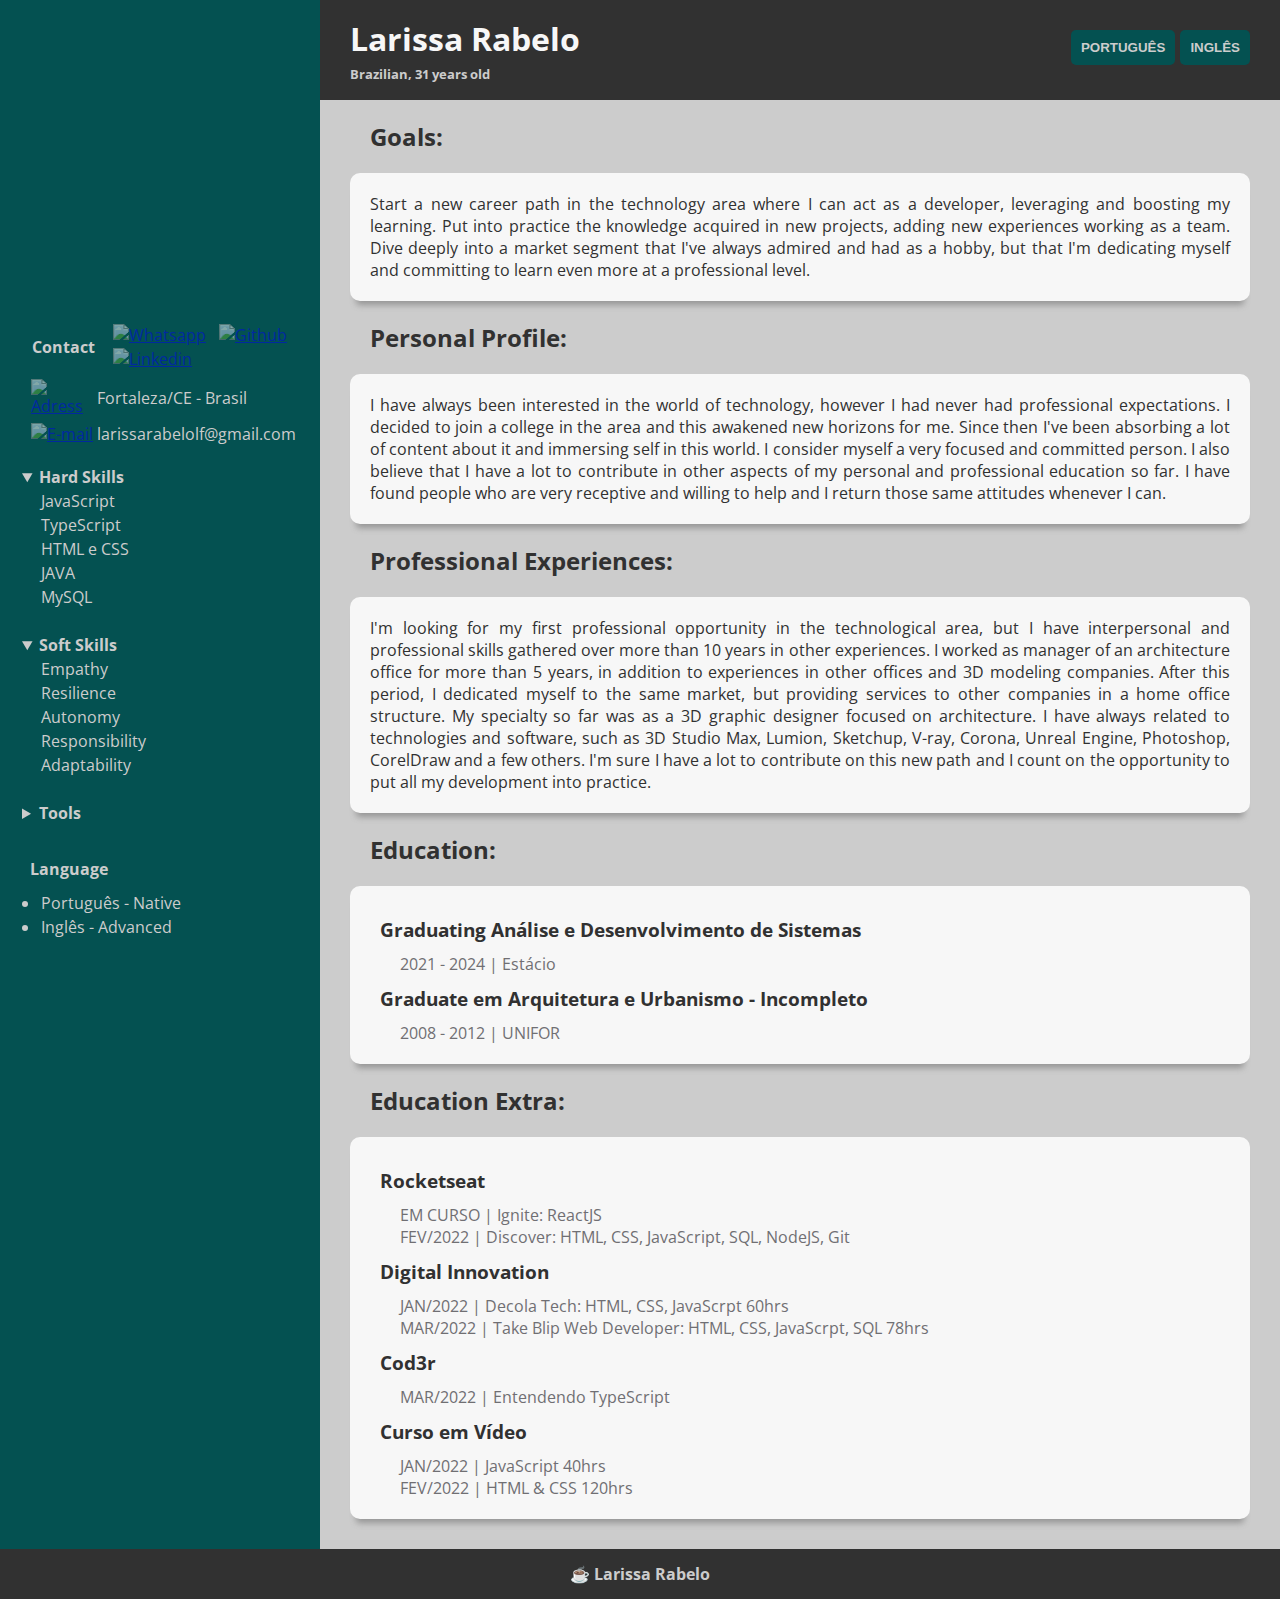
==== english.html @ 0a62c710 "mudança de fonte e correções" ====
<!DOCTYPE html>
<html lang="en">
  <head>
    <meta charset="UTF-8" />
    <meta http-equiv="X-UA-Compatible" content="IE=edge" />
    <meta name="viewport" content="width=device-width, initial-scale=1.0" />
    <title>Larissa Rabelo in English</title>
    <link rel="stylesheet" href="style/style.css" />
    <link rel="stylesheet" href="style/layout.css" />
    <script src="scripts/scripts.js" defer></script>
  </head>
  <body>
    <div class="container">
      <header>
        <div class="container">
          <div class="titulo">
            <h1>Larissa Rabelo</h1>
            <h5>Brazilian, 31 years old</h5>
          </div>
          <nav>
            <button class="btnIdioma" value="PORTUGUÊS" onclick="window.location.href='index.html'">PORTUGUÊS</button>
            <button class="btnIdioma" value="ENGLISH" onclick="window.location.href='english.html'">INGLÊS</button>
          </nav>
        </div>
      </header>
      <main id="main">
        <div class="container">
          <article>
            <h2>Goals:</h2>
            <div class="card">
              <p>Start a new career path in the technology area where I can act as a developer, leveraging and boosting my learning. Put into practice the knowledge acquired in new projects, adding new experiences working as a team. Dive deeply into a market segment that I've always admired and had as a hobby, but that I'm dedicating myself and committing to learn even more at a professional level.</p>
            </div>
          </article>
          <article>
            <h2>Personal Profile:</h2>
            <div class="card">
              <p>I have always been interested in the world of technology, however I had never had professional expectations. I decided to join a college in the area and this awakened new horizons for me. Since then I've been absorbing a lot of content about it and immersing self in this world. I consider myself a very focused and committed person. I also believe that I have a lot to contribute in other aspects of my personal and professional education so far. I have found people who are very receptive and willing to help and I return those same attitudes whenever I can.</p>
            </div>
            <h2>Professional Experiences:</h2>
          </article>
          <article>
            <div class="card">
              <p>I'm looking for my first professional opportunity in the technological area, but I have interpersonal and professional skills gathered over more than 10 years in other experiences. I worked as manager of an architecture office for more than 5 years, in addition to experiences in other offices and 3D modeling companies. After this period, I dedicated myself to the same market, but providing services to other companies in a home office structure. My specialty so far was as a 3D graphic designer focused on architecture. I have always related to technologies and software, such as 3D Studio Max, Lumion, Sketchup, V-ray, Corona, Unreal Engine, Photoshop, CorelDraw and a few others. I'm sure I have a lot to contribute on this new path and I count on the opportunity to put all my development into practice.</p>
            </div>
          </article>
          <article>
            <h2>Education:</h2>
              <div class="card">
                <dl>
                  <dt>
                    <h3>Graduating Análise e Desenvolvimento de Sistemas
                    </h3>
                  </dt>
                  <dd>2021 - 2024 | Estácio</dd>
                  <dt>
                    <h3>Graduate em Arquitetura e Urbanismo - Incompleto
                    </h3>
                  <dd>2008 - 2012 | UNIFOR</dd>
                  </dt>
                </dl>
              </div>
          </article>
          <article>
            <h2>Education Extra:</h2>
              <div class="card">
                <dl>
                  <dt>
                  <h3>Rocketseat</h3>
                  </dt>
                  <dd>EM CURSO | Ignite: ReactJS</dd>
                  <dd>FEV/2022 | Discover: HTML, CSS, JavaScript, SQL, NodeJS, Git</dd>
                  <dt>
                    <h3>Digital Innovation</h3>
                  </dt>
                  <dd>JAN/2022 | Decola Tech: HTML, CSS, JavaScrpt 60hrs</dd>
                  <dd>MAR/2022 | Take Blip Web Developer: HTML, CSS, JavaScrpt, SQL 78hrs</dd>
                  <dt>
                    <h3>Cod3r</h3>
                  </dt>
                  <dd>MAR/2022 | Entendendo TypeScript</dd>
                  <dt>
                    <h3>Curso em Vídeo</h3>
                  </dt>
                  <dd>JAN/2022 | JavaScript 40hrs</dd>
                  <dd>FEV/2022 | HTML & CSS 120hrs</dd>
                </dl>
              </div>
          </article>
        </div>
      </main>
      <aside id="aside">
        <section class="foto" id="foto"></section>
        <section class="info">
          <div class="contato">
            <div class="container">
              <h4>Contact</h4>
              <div class="icones">
                <a target="_blank" href="https://web.whatsapp.com/send?phone=5585987090655"><img src="images/icon_wpp_w.png" alt="Whatsapp" class="icon"></a>
                <a href="https://github.com/laripeanuts"><img src="images/icon_github_w.png" alt="Github" class="icon"></a>
                <a target="_blank" href="https://www.linkedin.com/in/larissarabelolf/"><img src="images/icon_linkedin_w.png" alt="Linkedin" class="icon"></a>
              </div>
            </div>
          </div>
            <table class="tabela">
              <tr>
                <td><a target="_blank" href="https://goo.gl/maps/3HFEFkQxeEy9uTic9"><img src="images/icon_adress_w.png" alt="Adress" class="icon" width="10"></a></td>
                <td>Fortaleza/CE - Brasil</td>
              </tr>
              <tr>
                <td><a target="_blank" href="mailto:larissarabelolf@gmail.com"><img src="images/icon_email_w.png" alt="E-mail" class="icon" width="10"></a></td>
                <td>larissarabelolf@gmail.com</td>
              </tr>
            </table>
            <details open class="detalhes">
              <summary>Hard Skills</summary>
              <p>JavaScript</p>
              <p>TypeScript</p>
              <p>HTML e CSS</p>
              <p>JAVA</p>
              <p>MySQL</p>
            </details><br>
            <details open class="detalhes">
            <summary>Soft Skills</summary>
            <p>Empathy</p>
            <p>Resilience</p>
            <p>Autonomy</p>
            <p>Responsibility</p>
            <p>Adaptability</p>
            </details><br>
            <details close class="detalhes">
            <summary>Tools</summary>
            <p>Terminal</p>
            <p>VS Code</p>
            <p>Git e Github</p>
            <p>Figma</p>
            <p>Photoshop</p>
            </details><br>
            <h4>Language</h4>
            <ul>
              <li>Português - Native</li>
              <li>Inglês - Advanced</li>
            </ul>
        </section>
      </aside>
      <footer id="footer">
        <p><strong>☕ Larissa Rabelo</strong></p>
      </footer>
    </div>
  </body>
</html>
---- style/style.css ----
@import url('https://fonts.googleapis.com/css2?family=Open+Sans:wght@300;400&display=swap');

:root {
  --grey: #706f73;
  --greyLight: #CCCCCC;
  --white: #f7f7f7;
  --black: #313131;
  --pink: #ed3d76;
  --green: #045151;
}

html, body {
  background: var(--greyLight);
  font-family: 'Open Sans', sans-serif;
}

header {
  background: var(--black);
  color: var(--greyLight);
}

main .card {
  padding: 20px;
  color: var(--black);
  background-color: var(--white);
  border-radius: 10px;
  -webkit-box-shadow: 0 10px 6px -6px #969696;
  -moz-box-shadow: 0 10px 6px -6px #969696;
  box-shadow: 0 10px 6px -6px #969696;
}

aside {
  background: var(--green);
  color: var(--greyLight);
}

#foto {
  background-image: url("../images/profile.jpg");
  height: 300px;
  background-position: center;
  background-repeat: no-repeat;
  background-size: cover;
}

footer {
  background: var(--black);
  color: var(--greyLight);
}

.btnIdioma {
  color: var(--greyLight);
  background: var(--green);
  text-decoration: none;
  border: none;
  border-radius: 5px;
  padding: 10px;
  font-weight: bold;
}

.btnIdioma:hover {
  color: var(--green);
  font-weight: bold;
  background: var(--white);
}

h1 {
  color: var(--white);
}

h2 {
  color: var(--black);
}

h3 {
  color: var(--black);
  font-size: 120%;
}

dd {
  color: var(--grey);
}

a .icon {
  opacity: 0.5;
  margin-left: 5px;
  width: 25px;
}

a .icon:hover {
  opacity: 1;
}

p {
  text-align: justify;
}

.detalhes p {
  padding-left: 20px;
}

.detalhes summary {
  font-weight: bold;
}
---- style/layout.css ----
* {
  margin: 0;
  padding: 0;
  box-sizing: border-box;
}

body .container {
  display: grid;
  grid-template-columns: 1fr 3fr;
  grid-template-areas:  "aside header"
                        "aside main"
                        "footer footer";
  width: 100%;
  height: 100%;
}

header {
  grid-area: header;
  height: 100px;
}

header .container{
  display: flex;
  align-items: center;
  justify-content: space-between;
  height: 100%;
  padding: 10px 30px 10px 30px;
}

nav {
  display: flex;
  flex-direction: row;
  flex-wrap: wrap;
  align-items: center;
  justify-content: center;
}

.btnIdioma {
  margin-left: 5px;
  margin-bottom: 5px;
}

main .container {
  grid-area: main;
  display: flex;
	flex-direction: column;
  padding: 0px 30px 30px 30px;
}

aside {
  grid-area: aside;
}

aside * {
  padding: 1px;
}

#foto {
  grid-area: foto;
}

footer {
  grid-area: footer;
  height: 50px;
  display: flex;
  align-items: center;
  justify-content: center;
}

aside .info {
  padding: 20px;
  display: block;
  flex-direction: columns;
}

aside .info .container {
  display: flex;
  justify-content: space-between;
  align-items: center;
}

dt {
  padding: 10px;
}

dd {
  padding-left: 30px;
}

table {
  text-align: left;
  padding-bottom: 15px;
}

h1 {
  margin-right: 20px;
}

h2 {
  padding: 20px;
}

h4 {
  padding: 10px;
}

h5 {
  padding-top: 5px;
}
  
ul {
  padding-left: 20px;
}
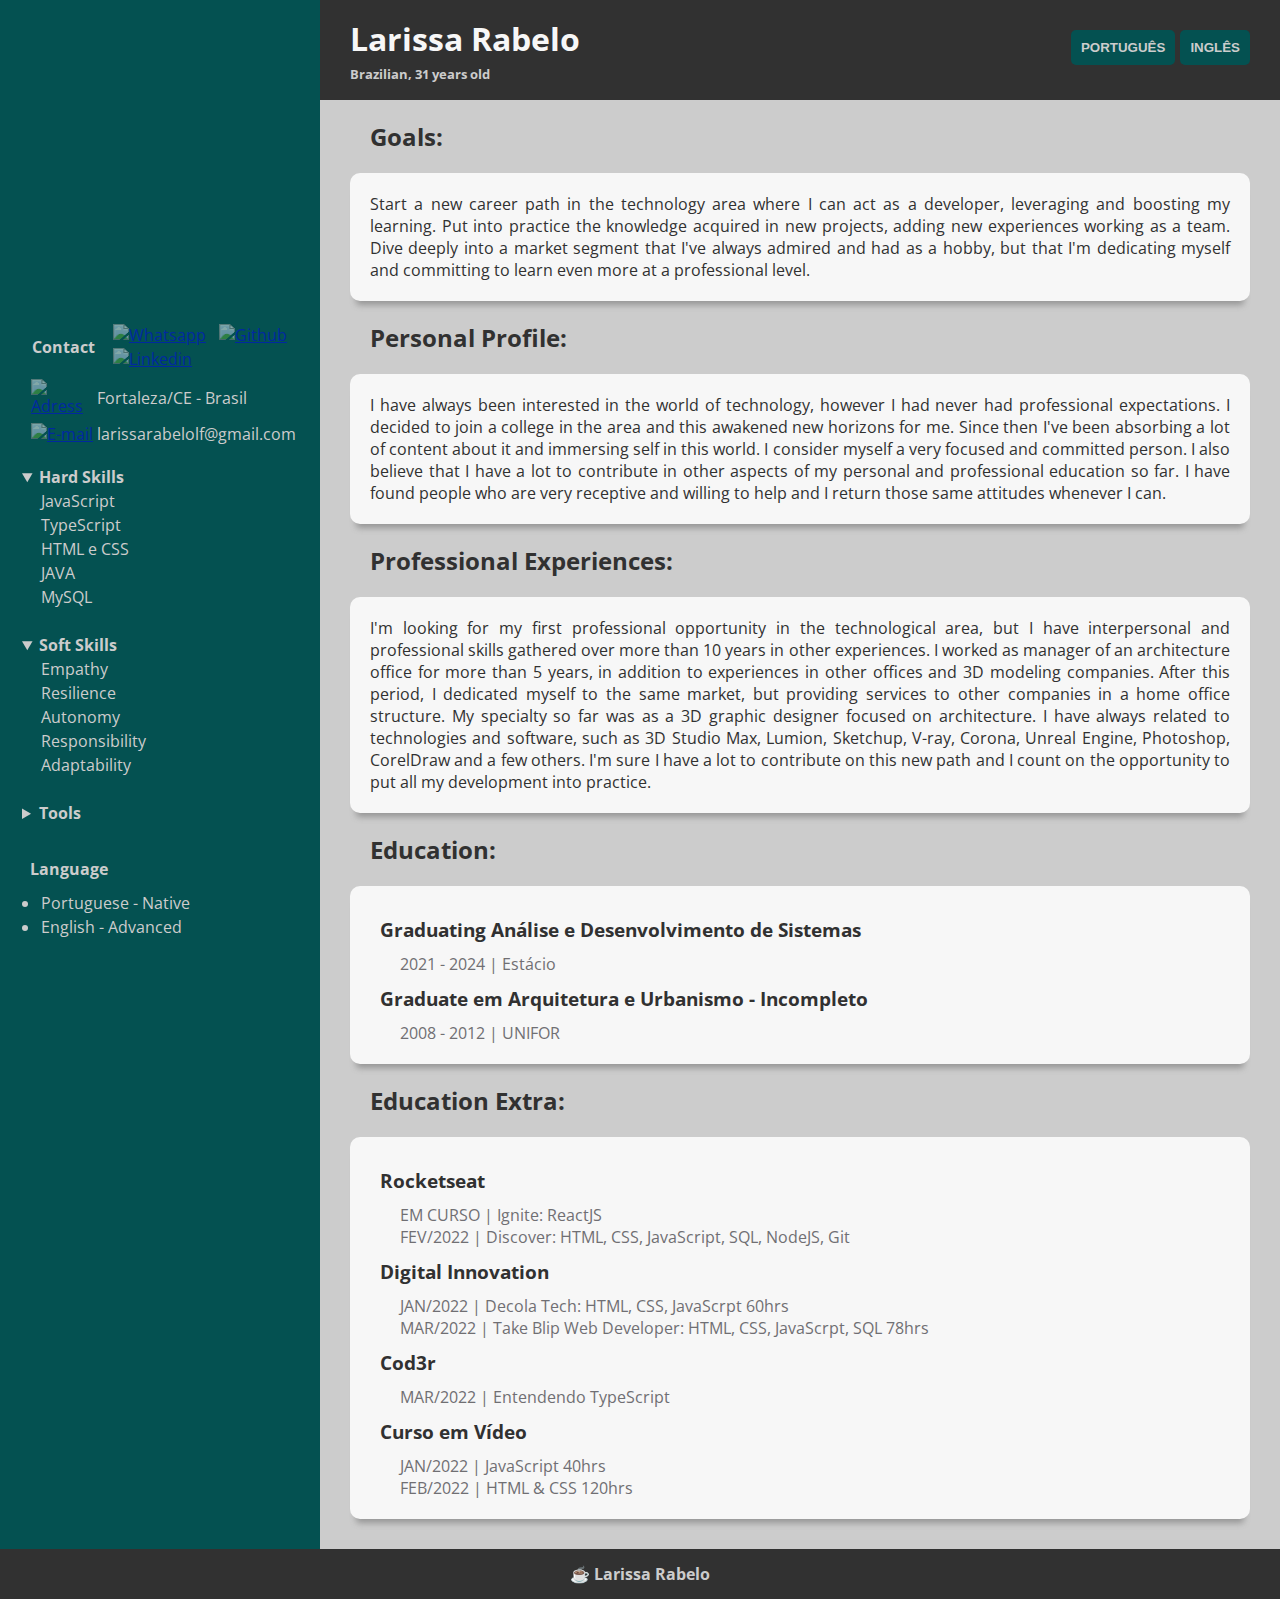
==== commit 23cf1dd6: "correções english page" ====
--- a/english.html
+++ b/english.html
@@ -82,7 +82,7 @@
                     <h3>Curso em Vídeo</h3>
                   </dt>
                   <dd>JAN/2022 | JavaScript 40hrs</dd>
-                  <dd>FEV/2022 | HTML & CSS 120hrs</dd>
+                  <dd>FEB/2022 | HTML & CSS 120hrs</dd>
                 </dl>
               </div>
           </article>
@@ -137,8 +137,8 @@
             </details><br>
             <h4>Language</h4>
             <ul>
-              <li>Português - Native</li>
-              <li>Inglês - Advanced</li>
+              <li>Portuguese - Native</li>
+              <li>English - Advanced</li>
             </ul>
         </section>
       </aside>
--- a/style/style.css
+++ b/style/style.css
@@ -38,6 +38,7 @@
   background-image: url("../images/profile.jpg");
   height: 300px;
   background-position: center;
+  background-position-y: -50px;
   background-repeat: no-repeat;
   background-size: cover;
 }
